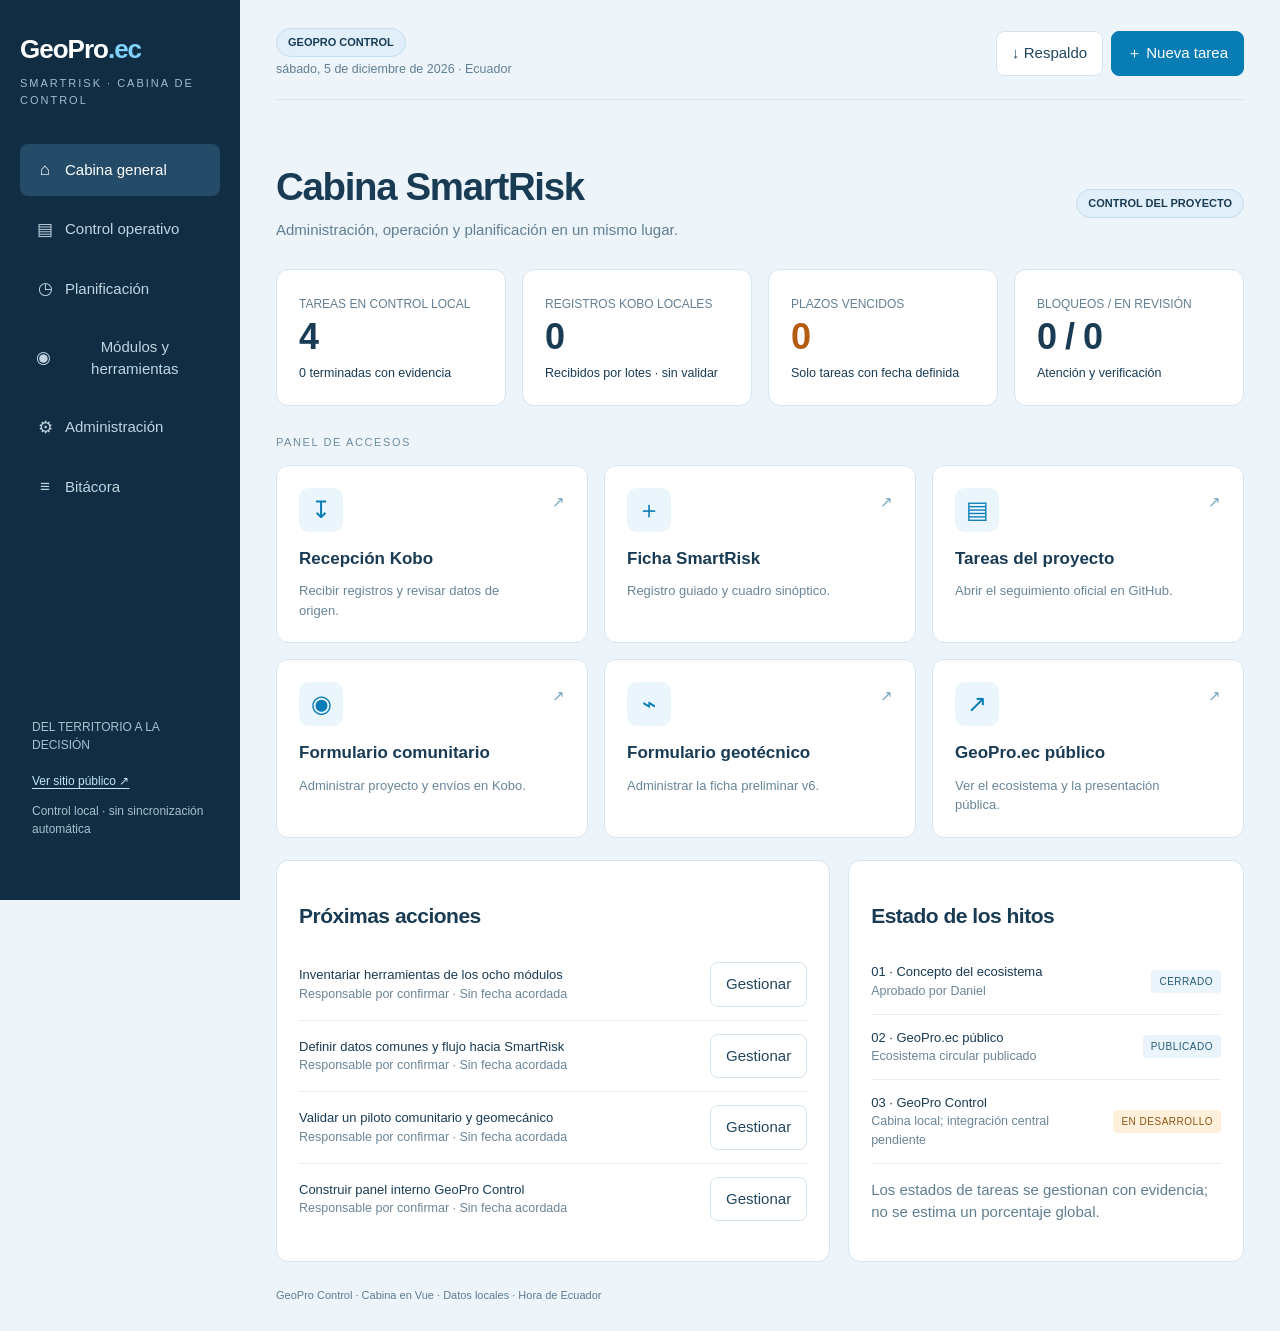
==== cabina.html @ cffb62a8 "Implementar cabina SmartRisk: cabina.html" ====
<!doctype html><html lang="es"><head><meta charset="utf-8"><meta name="viewport" content="width=device-width,initial-scale=1"><meta name="description" content="Cabina SmartRisk de administración, operación y planificación GeoPro"><title>Cabina SmartRisk · GeoPro Control</title><link rel="stylesheet" href="cabina.css"></head><body><div id="cabina"><div v-if="false">Cargando cabina…</div></div><noscript>Activa JavaScript para usar la cabina. <a href="recepcion-kobo.html">Recepción Kobo</a></noscript><script src="vendor/vue.global.prod.js"></script><script src="cabina-core.js"></script><script src="cabina.js"></script></body></html>
---- cabina.css ----
:root{font:15px/1.5 Arial,Helvetica,sans-serif;color:#193b54;background:#edf5fb;--line:#d5e4ee;--blue:#087cb5;--nav:#102d43}*{box-sizing:border-box}body{margin:0}button,input,select,textarea{font:inherit}button,a,input,select,textarea{outline-offset:4px}button{cursor:pointer}button:disabled{opacity:.5;cursor:default}a{color:#0874a8;text-underline-offset:3px}button,.button{border:1px solid var(--line);padding:10px 15px;border-radius:8px;background:#fff;color:#21465e;text-decoration:none;display:inline-flex;align-items:center;justify-content:center;gap:8px}button:hover,.button:hover{border-color:#087cb5;background:#eff9ff}.primary{background:#087cb5;color:#fff;border-color:#087cb5}.primary:hover{background:#075f8c;color:#fff}.app{display:grid;grid-template-columns:240px 1fr;min-height:100vh}.sidebar{background:var(--nav);color:#e0edf6;padding:30px 20px;position:sticky;top:0;height:100vh;display:flex;flex-direction:column}.brand{font-size:26px;font-weight:800;letter-spacing:-1px;color:#fff;text-decoration:none}.brand span{color:#80d3ff}.subtitle{font-size:11px;text-transform:uppercase;letter-spacing:2px;color:#a1bed0;margin:6px 0 36px}.nav{display:grid;gap:8px}.nav button{justify-content:flex-start;background:transparent;border:0;color:#c2d5e3;padding:13px}.nav button.active{background:#244c69;color:#fff}.nav b{font-size:17px;width:24px;font-weight:400}.sidebar-foot{margin-top:auto;font-size:12px;color:#a9c0d0;padding:20px 12px}.sidebar-foot a{color:#c1e6fb}.content{padding:28px 36px;max-width:1700px;width:100%;min-width:0}.topbar{display:flex;align-items:center;justify-content:space-between;gap:16px;border-bottom:1px solid var(--line);padding-bottom:20px}.topbar small{color:#607f94}.chip{display:inline-block;background:#e0eff9;border:1px solid #c3dfef;border-radius:30px;padding:5px 11px;font-size:11px;font-weight:bold}.notice{min-height:28px;margin:15px 0;color:#13587c;font-size:13px}h1{font-size:clamp(28px,3vw,39px);line-height:1.15;letter-spacing:-1.3px;margin:0 0 10px}h2{font-size:21px;letter-spacing:-.5px}h3{font-size:17px;margin:0 0 10px}.heading{margin:22px 0 27px;display:flex;justify-content:space-between;align-items:center;gap:16px}.muted{color:#607e92}.heading p{margin:0}.stats{display:grid;grid-template-columns:repeat(4,1fr);gap:16px}.stat,.panel,.access{background:#fff;border:1px solid var(--line);border-radius:12px;padding:22px}.stat strong{display:block;font-size:36px;line-height:1.3;letter-spacing:-1px}.stat span{color:#637f92;font-size:12px}.stat.warn strong{color:#b25b11}.section-label{font-size:11px;text-transform:uppercase;letter-spacing:1.6px;color:#6c8b9e;margin:28px 0 14px}.accesses{display:grid;grid-template-columns:repeat(3,1fr);gap:16px}.access{text-decoration:none;color:#193b54;display:block;position:relative;min-height:162px;transition:transform .15s,border-color .15s}.access:hover{transform:translateY(-3px);border-color:#70b6d8}.access .icon{font-size:24px;background:#eaf5fc;display:inline-flex;width:44px;height:44px;align-items:center;justify-content:center;border-radius:10px;color:#087cb5;margin-bottom:14px}.access p{font-size:13px;color:#688599;margin:0;max-width:90%}.arrow{position:absolute;right:22px;top:25px;color:#78a5be}.cols{display:grid;grid-template-columns:1.4fr 1fr;gap:18px;margin-top:22px}.row{display:flex;justify-content:space-between;gap:16px;align-items:center;padding:13px 0;border-bottom:1px solid #e8eff4}.row:last-child{border:0}.row p{margin:0;font-size:13px}.row small{display:block;color:#6c8597}.badge{font-size:10px;text-transform:uppercase;letter-spacing:.5px;padding:4px 8px;border-radius:4px;background:#eaf4fb;color:#245a78;white-space:nowrap}.badge.amber{background:#fff0db;color:#8a5313}.badge.red{background:#ffeded;color:#a03f3f}.empty{padding:22px;color:#6b8698;border:1px dashed #c7dce8;border-radius:8px;font-size:13px}.tools{display:flex;gap:10px;flex-wrap:wrap;align-items:center;margin-bottom:20px}input,select,textarea{border:1px solid #c8dae6;border-radius:7px;padding:10px;background:#fff;color:#21455e;min-width:0}input[type=search]{min-width:220px}.board{display:grid;grid-template-columns:repeat(5,minmax(185px,1fr));gap:14px;overflow:auto;padding-bottom:12px}.lane{background:#e5eef5;border-radius:10px;padding:12px;min-height:300px}.lane h3{font-size:12px;text-transform:uppercase;letter-spacing:.6px;display:flex;justify-content:space-between}.task{padding:15px;background:white;border:1px solid #d6e3ed;border-radius:9px;margin:12px 0}.task p{margin:8px 0;font-size:13px}.task small{font-size:11px;color:#6a8598}.task button{font-size:12px;padding:7px 10px;margin-top:10px}.task .overdue{color:#b35230}.timeline{display:grid;grid-template-columns:repeat(3,1fr);gap:16px}.phase{padding:24px;background:white;border:1px solid var(--line);border-top:3px solid #6bb6dd;border-radius:10px}.phase p{font-size:13px;color:#617f94}.module-grid{display:grid;grid-template-columns:repeat(2,1fr);gap:16px}.module{background:#fff;border:1px solid var(--line);padding:23px;border-radius:10px}.module p{font-size:13px;color:#678398}.module .tools{margin-top:18px;margin-bottom:0}.admin-grid{display:grid;grid-template-columns:1fr 1fr;gap:18px}.callout{background:#e0f0fa;border-left:3px solid #1886bc;padding:16px 20px;font-size:13px;margin-top:20px}.log{list-style:none;margin:0;padding:0}.log li{padding:14px 0;border-bottom:1px solid var(--line);font-size:13px}.log time{display:block;color:#7890a0;font-size:11px}.modal-backdrop{position:fixed;inset:0;background:#10283b99;display:flex;align-items:center;justify-content:center;padding:20px;z-index:10}.dialog{background:#f8fbfe;border-radius:14px;padding:28px;width:680px;max-width:100%;max-height:92vh;overflow:auto;box-shadow:0 30px 90px #0a263d55}.dialog header{display:flex;justify-content:space-between;align-items:center}.dialog header button{padding:7px 12px}.form-grid{display:grid;grid-template-columns:1fr 1fr;gap:14px}.form-grid label{display:grid;gap:6px;font-size:12px;color:#476a82}.form-grid .full{grid-column:1/-1}textarea{min-height:85px;resize:vertical}.dialog footer{display:flex;justify-content:flex-end;gap:10px;margin-top:22px}.form-error{color:#ae3434;font-size:13px}.storage-status{font-size:11px;color:#5c7b90}.quick{display:flex;gap:8px;flex-wrap:wrap}.file-label{display:inline-flex;padding:10px 15px;border:1px solid var(--line);border-radius:8px;cursor:pointer;background:white}.file-label input{width:1px;height:1px;opacity:0}.storage-state{font-size:12px}.metric-row{display:flex;gap:10px;flex-wrap:wrap;margin:16px 0}.metric-row span{padding:10px;background:#eef7fd;border-radius:7px;font-size:13px}@media(max-width:1150px){.app{grid-template-columns:205px 1fr}.content{padding:24px}.accesses{grid-template-columns:repeat(2,1fr)}.stats{grid-template-columns:repeat(2,1fr)}.timeline{grid-template-columns:1fr 1fr}}@media(max-width:760px){.app{display:block}.sidebar{height:auto;position:static;padding:18px}.subtitle{margin:2px 0 14px}.nav{display:flex;overflow:auto}.nav button{white-space:nowrap;padding:9px}.nav b{display:none}.sidebar-foot{display:none}.content{padding:18px}.topbar{align-items:flex-start}.topbar .quick{justify-content:flex-end}.heading{align-items:flex-start}.accesses,.cols,.module-grid,.admin-grid,.timeline{grid-template-columns:1fr}.stats{gap:10px}.stat{padding:16px}.stat strong{font-size:30px}.form-grid{grid-template-columns:1fr}.form-grid .full{grid-column:auto}.dialog{padding:20px}.board{grid-template-columns:repeat(5,240px)}.heading .primary{white-space:nowrap}input[type=search]{width:100%}}@media(prefers-reduced-motion:reduce){*{transition:none!important}}@media print{.sidebar,.tools,.topbar .quick,.modal-backdrop{display:none}.app{display:block}.content{padding:0}.board{display:block}.lane{min-height:0}.task{break-inside:avoid}.stats{grid-template-columns:repeat(4,1fr)}}
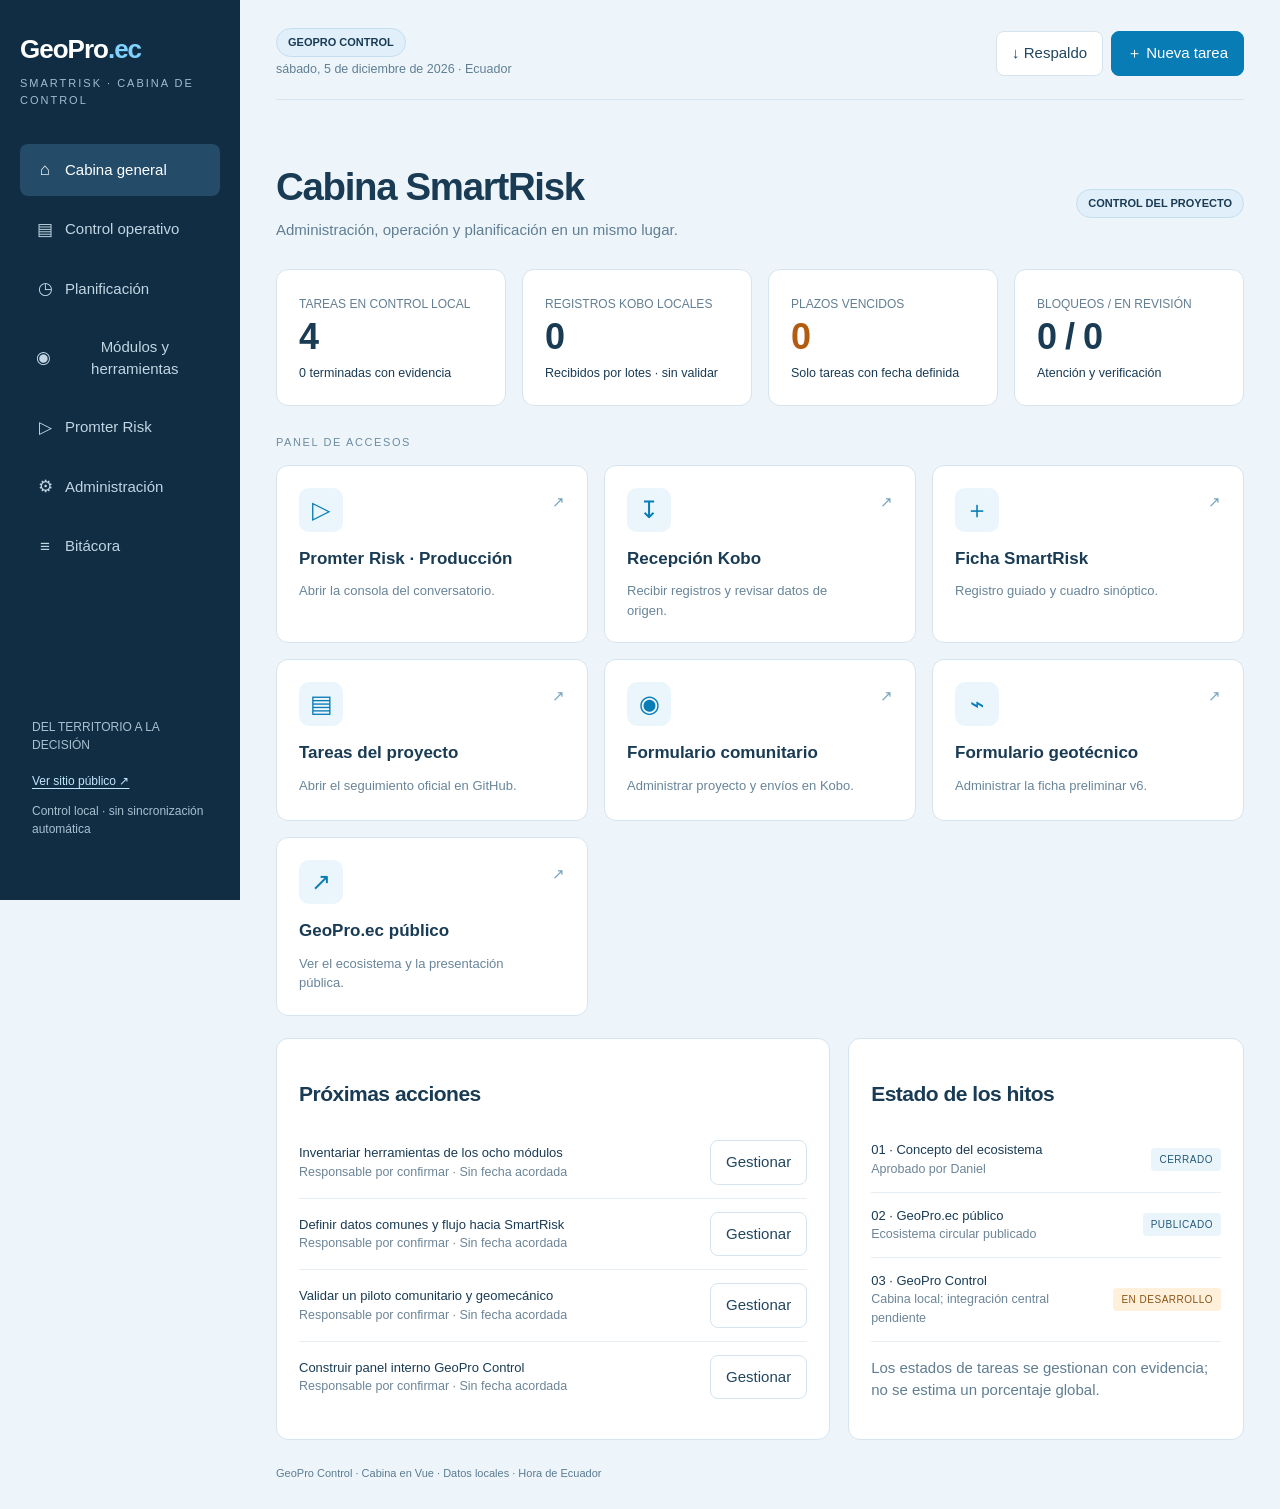
==== commit 122e549c: "Actualizar versión de la cabina para mostrar accesos Promter sin caché anterior" ====
--- a/cabina.html
+++ b/cabina.html
@@ -1 +1 @@
-<!doctype html><html lang="es"><head><meta charset="utf-8"><meta name="viewport" content="width=device-width,initial-scale=1"><meta name="description" content="Cabina SmartRisk de administración, operación y planificación GeoPro"><title>Cabina SmartRisk · GeoPro Control</title><link rel="stylesheet" href="cabina.css"></head><body><div id="cabina"><div v-if="false">Cargando cabina…</div></div><noscript>Activa JavaScript para usar la cabina. <a href="recepcion-kobo.html">Recepción Kobo</a></noscript><script src="vendor/vue.global.prod.js"></script><script src="cabina-core.js"></script><script src="cabina.js"></script></body></html>
+<!doctype html><html lang="es"><head><meta charset="utf-8"><meta name="viewport" content="width=device-width,initial-scale=1"><meta name="description" content="Cabina SmartRisk de administración, operación y planificación GeoPro"><title>Cabina SmartRisk · GeoPro Control</title><link rel="stylesheet" href="cabina.css"></head><body><div id="cabina"><div v-if="false">Cargando cabina…</div></div><noscript>Activa JavaScript para usar la cabina. <a href="recepcion-kobo.html">Recepción Kobo</a></noscript><script src="vendor/vue.global.prod.js"></script><script src="cabina-core.js"></script><script src="cabina.js?v=20261108-promter"></script></body></html>
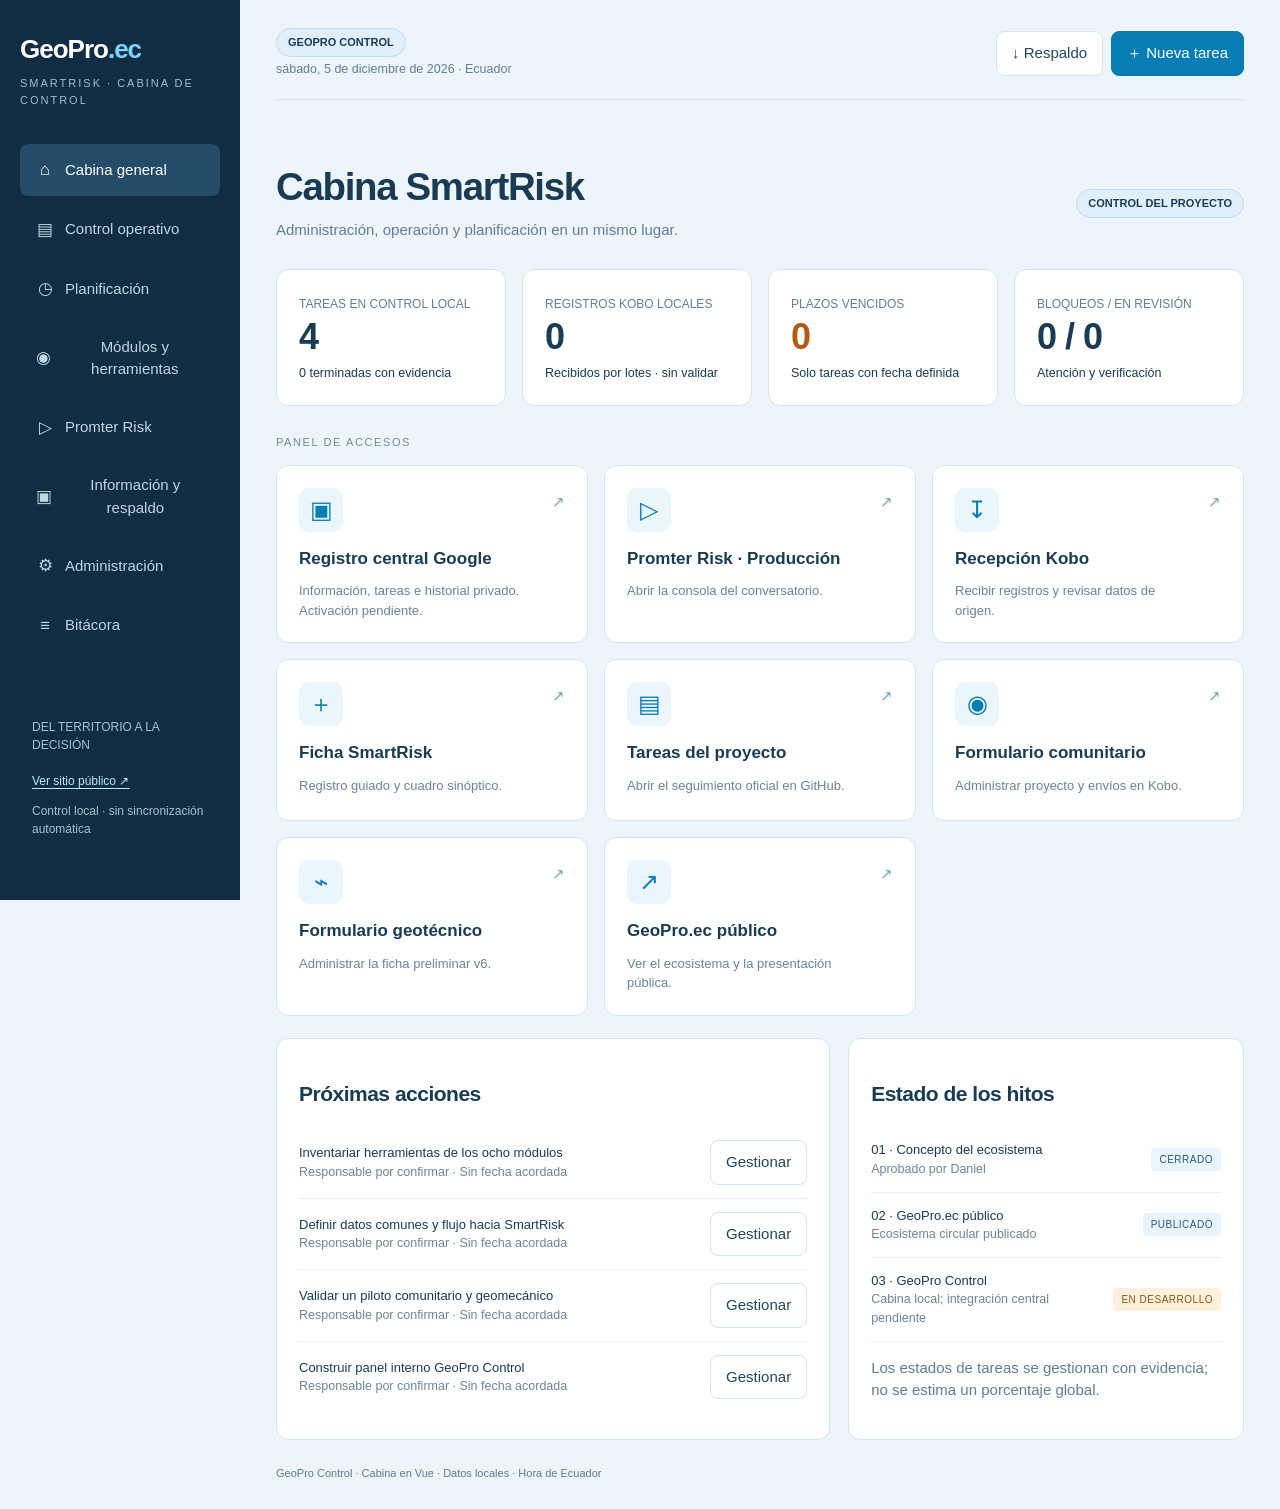
==== commit d9c0912a: "Actualizar carga de la cabina con acceso al registro central" ====
--- a/cabina.html
+++ b/cabina.html
@@ -1 +1 @@
-<!doctype html><html lang="es"><head><meta charset="utf-8"><meta name="viewport" content="width=device-width,initial-scale=1"><meta name="description" content="Cabina SmartRisk de administración, operación y planificación GeoPro"><title>Cabina SmartRisk · GeoPro Control</title><link rel="stylesheet" href="cabina.css"></head><body><div id="cabina"><div v-if="false">Cargando cabina…</div></div><noscript>Activa JavaScript para usar la cabina. <a href="recepcion-kobo.html">Recepción Kobo</a></noscript><script src="vendor/vue.global.prod.js"></script><script src="cabina-core.js"></script><script src="cabina.js?v=20261108-promter"></script></body></html>
+<!doctype html><html lang="es"><head><meta charset="utf-8"><meta name="viewport" content="width=device-width,initial-scale=1"><meta name="description" content="Cabina SmartRisk de administración, operación y planificación GeoPro"><title>Cabina SmartRisk · GeoPro Control</title><link rel="stylesheet" href="cabina.css"></head><body><div id="cabina"><div v-if="false">Cargando cabina…</div></div><noscript>Activa JavaScript para usar la cabina. <a href="recepcion-kobo.html">Recepción Kobo</a></noscript><script src="vendor/vue.global.prod.js"></script><script src="cabina-core.js"></script><script src="cabina.js?v=20261109-registro"></script></body></html>
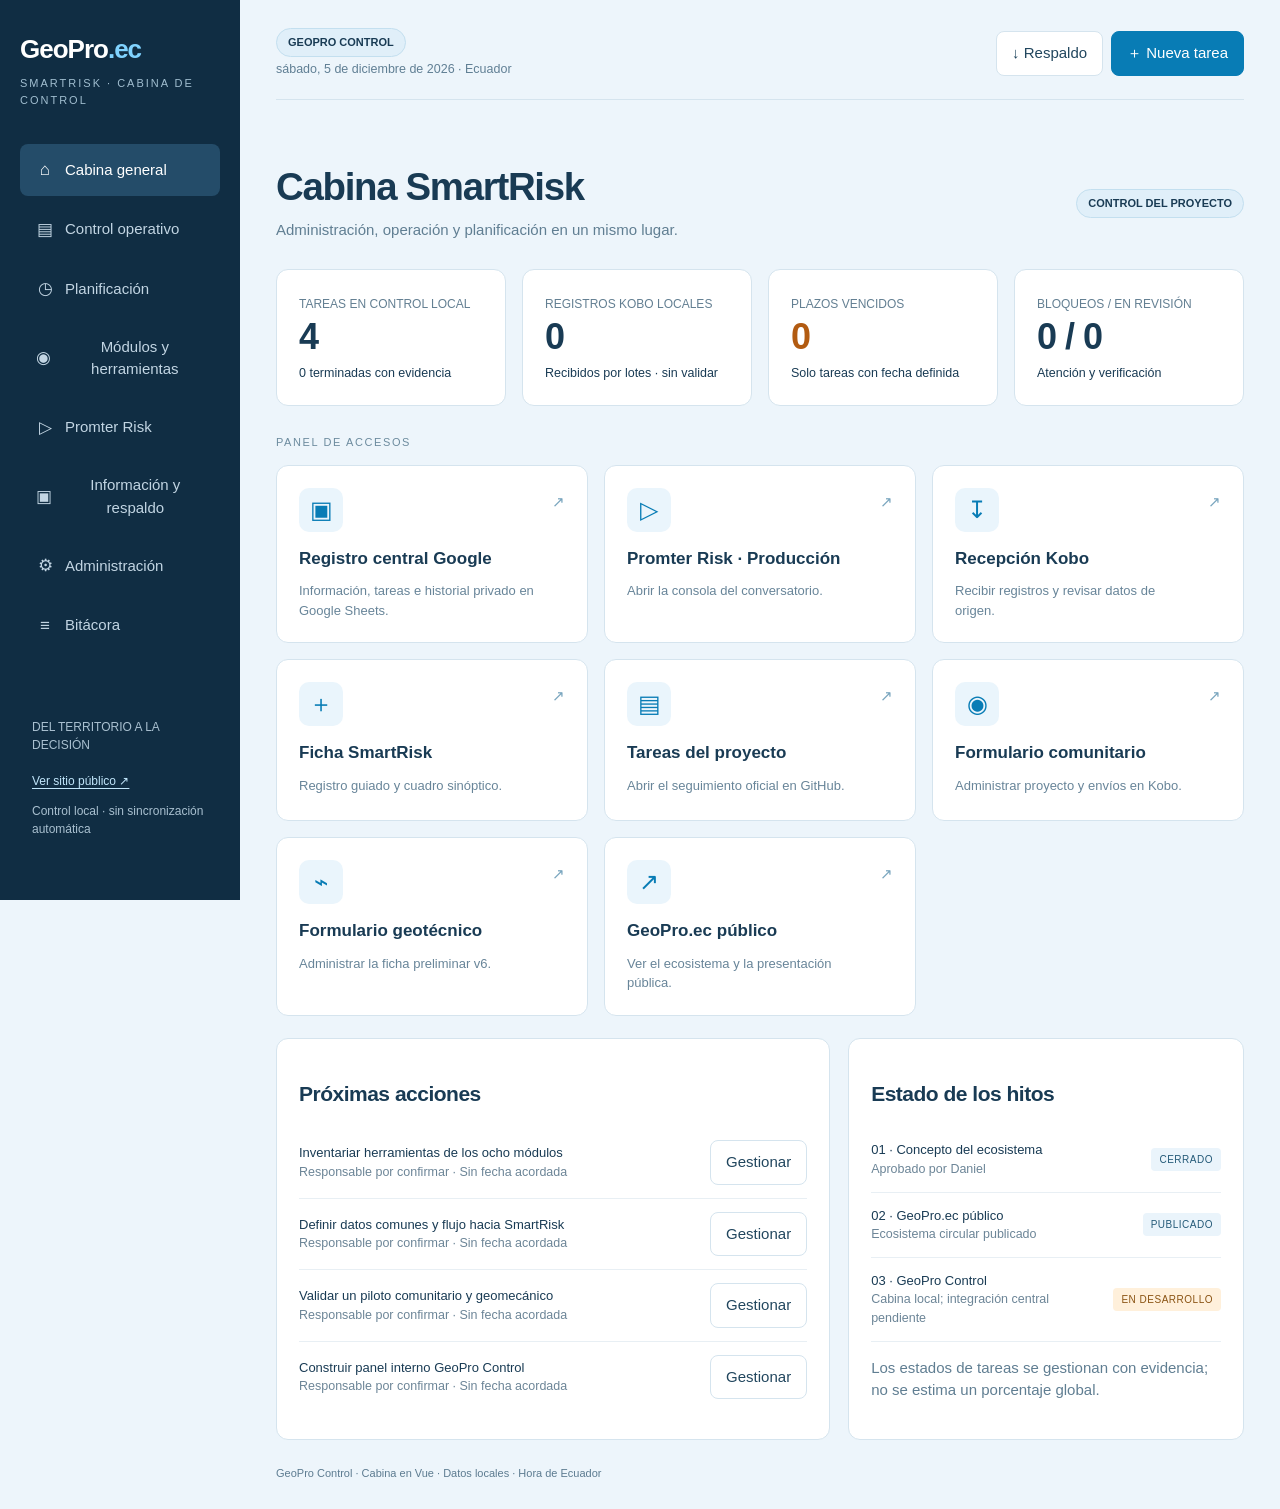
==== commit 190b3cf7: "Cargar estado actualizado del registro central" ====
--- a/cabina.html
+++ b/cabina.html
@@ -1 +1 @@
-<!doctype html><html lang="es"><head><meta charset="utf-8"><meta name="viewport" content="width=device-width,initial-scale=1"><meta name="description" content="Cabina SmartRisk de administración, operación y planificación GeoPro"><title>Cabina SmartRisk · GeoPro Control</title><link rel="stylesheet" href="cabina.css"></head><body><div id="cabina"><div v-if="false">Cargando cabina…</div></div><noscript>Activa JavaScript para usar la cabina. <a href="recepcion-kobo.html">Recepción Kobo</a></noscript><script src="vendor/vue.global.prod.js"></script><script src="cabina-core.js"></script><script src="cabina.js?v=20261109-registro"></script></body></html>
+<!doctype html><html lang="es"><head><meta charset="utf-8"><meta name="viewport" content="width=device-width,initial-scale=1"><meta name="description" content="Cabina SmartRisk de administración, operación y planificación GeoPro"><title>Cabina SmartRisk · GeoPro Control</title><link rel="stylesheet" href="cabina.css"></head><body><div id="cabina"><div v-if="false">Cargando cabina…</div></div><noscript>Activa JavaScript para usar la cabina. <a href="recepcion-kobo.html">Recepción Kobo</a></noscript><script src="vendor/vue.global.prod.js"></script><script src="cabina-core.js"></script><script src="cabina.js?v=20261109-registro-activo"></script></body></html>
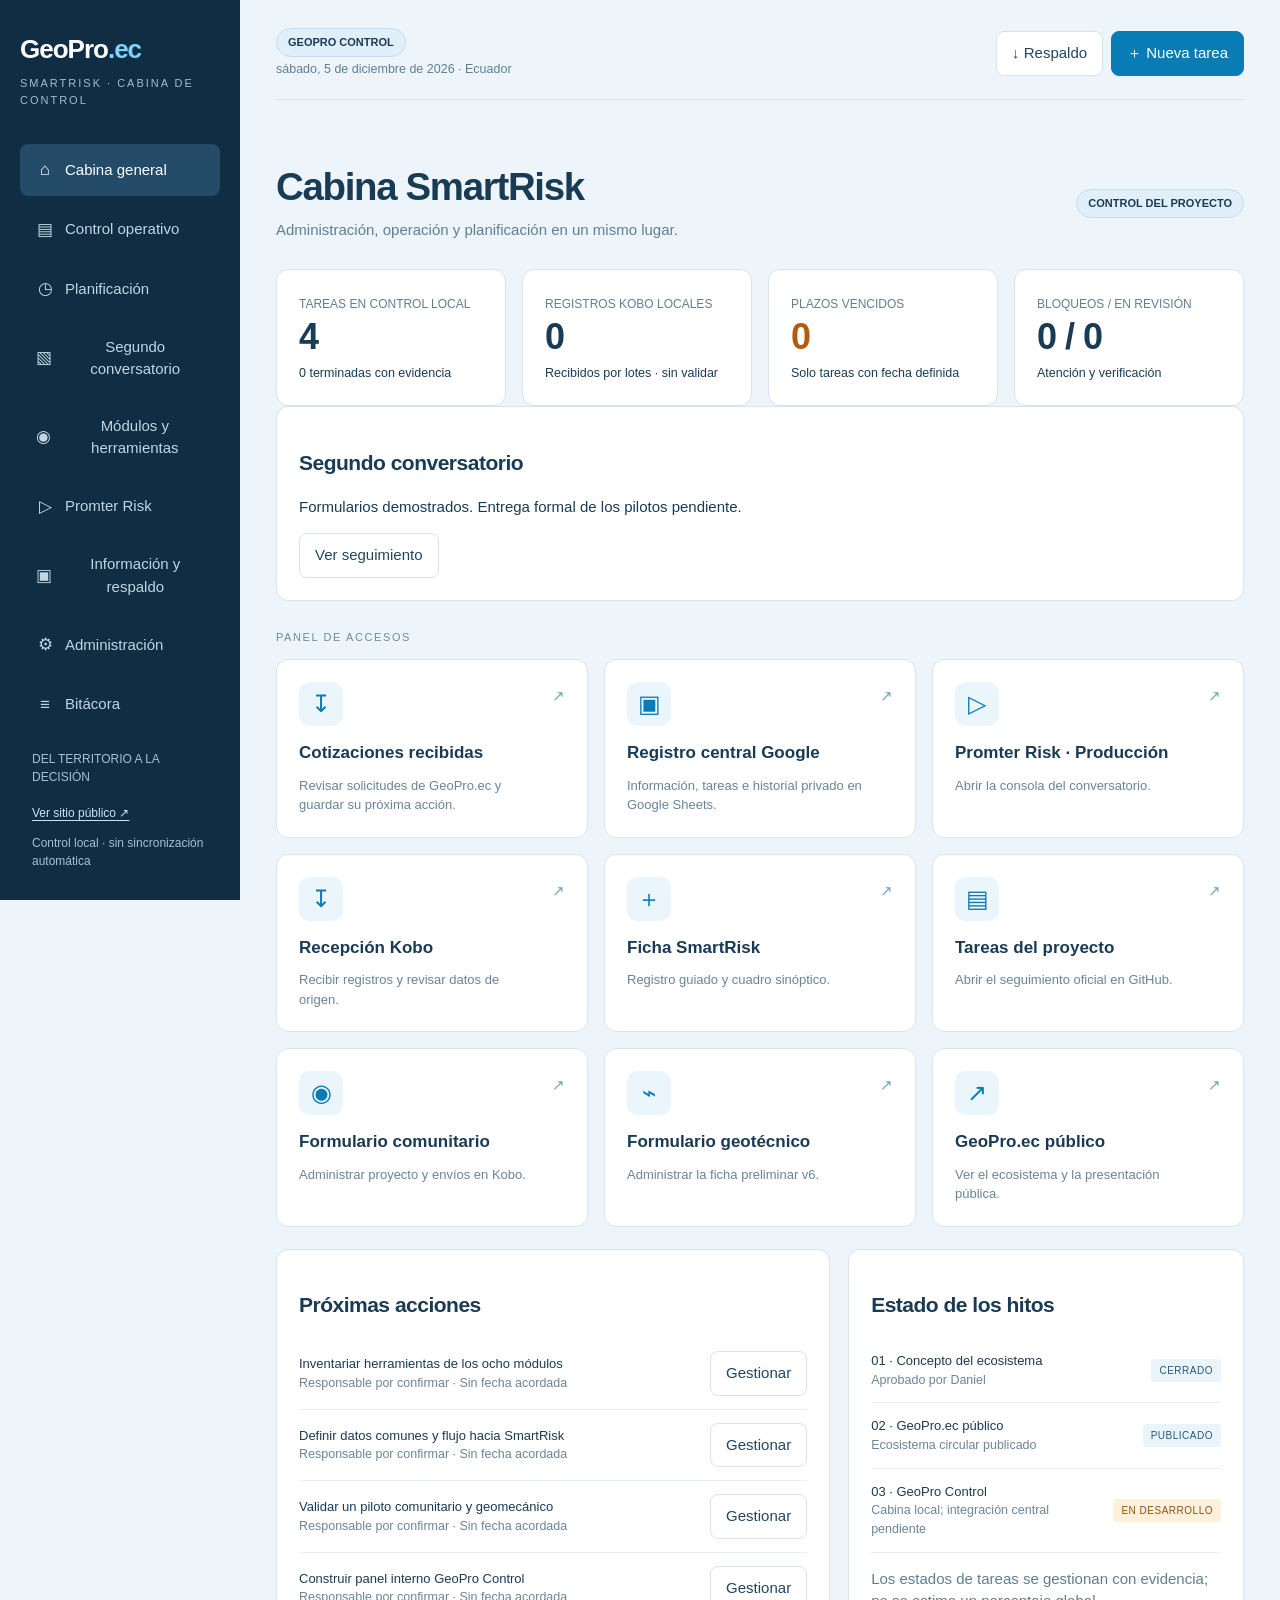
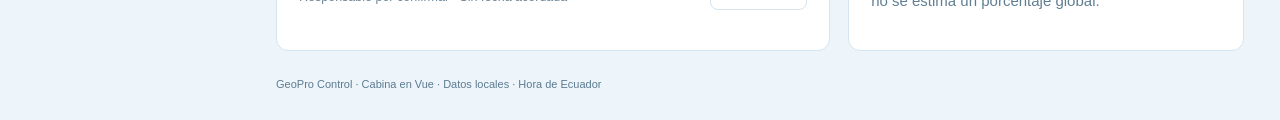
==== commit 4db824f9: "Actualizar versión de la cabina para publicar el seguimiento" ====
--- a/cabina.html
+++ b/cabina.html
@@ -1 +1 @@
-<!doctype html><html lang="es"><head><meta charset="utf-8"><meta name="viewport" content="width=device-width,initial-scale=1"><meta name="description" content="Cabina SmartRisk de administración, operación y planificación GeoPro"><title>Cabina SmartRisk · GeoPro Control</title><link rel="stylesheet" href="cabina.css"></head><body><div id="cabina"><div v-if="false">Cargando cabina…</div></div><noscript>Activa JavaScript para usar la cabina. <a href="recepcion-kobo.html">Recepción Kobo</a></noscript><script src="vendor/vue.global.prod.js"></script><script src="cabina-core.js"></script><script src="cabina.js?v=20261109-registro-activo"></script></body></html>
+<!doctype html><html lang="es"><head><meta charset="utf-8"><meta name="viewport" content="width=device-width,initial-scale=1"><meta name="description" content="Cabina SmartRisk de administración, operación y planificación GeoPro"><title>Cabina SmartRisk · GeoPro Control</title><link rel="stylesheet" href="cabina.css"></head><body><div id="cabina"><div v-if="false">Cargando cabina…</div></div><noscript>Activa JavaScript para usar la cabina. <a href="recepcion-kobo.html">Recepción Kobo</a></noscript><script src="vendor/vue.global.prod.js"></script><script src="cabina-core.js"></script><script src="cabina.js?v=20261112-conversatorio-2"></script></body></html>
